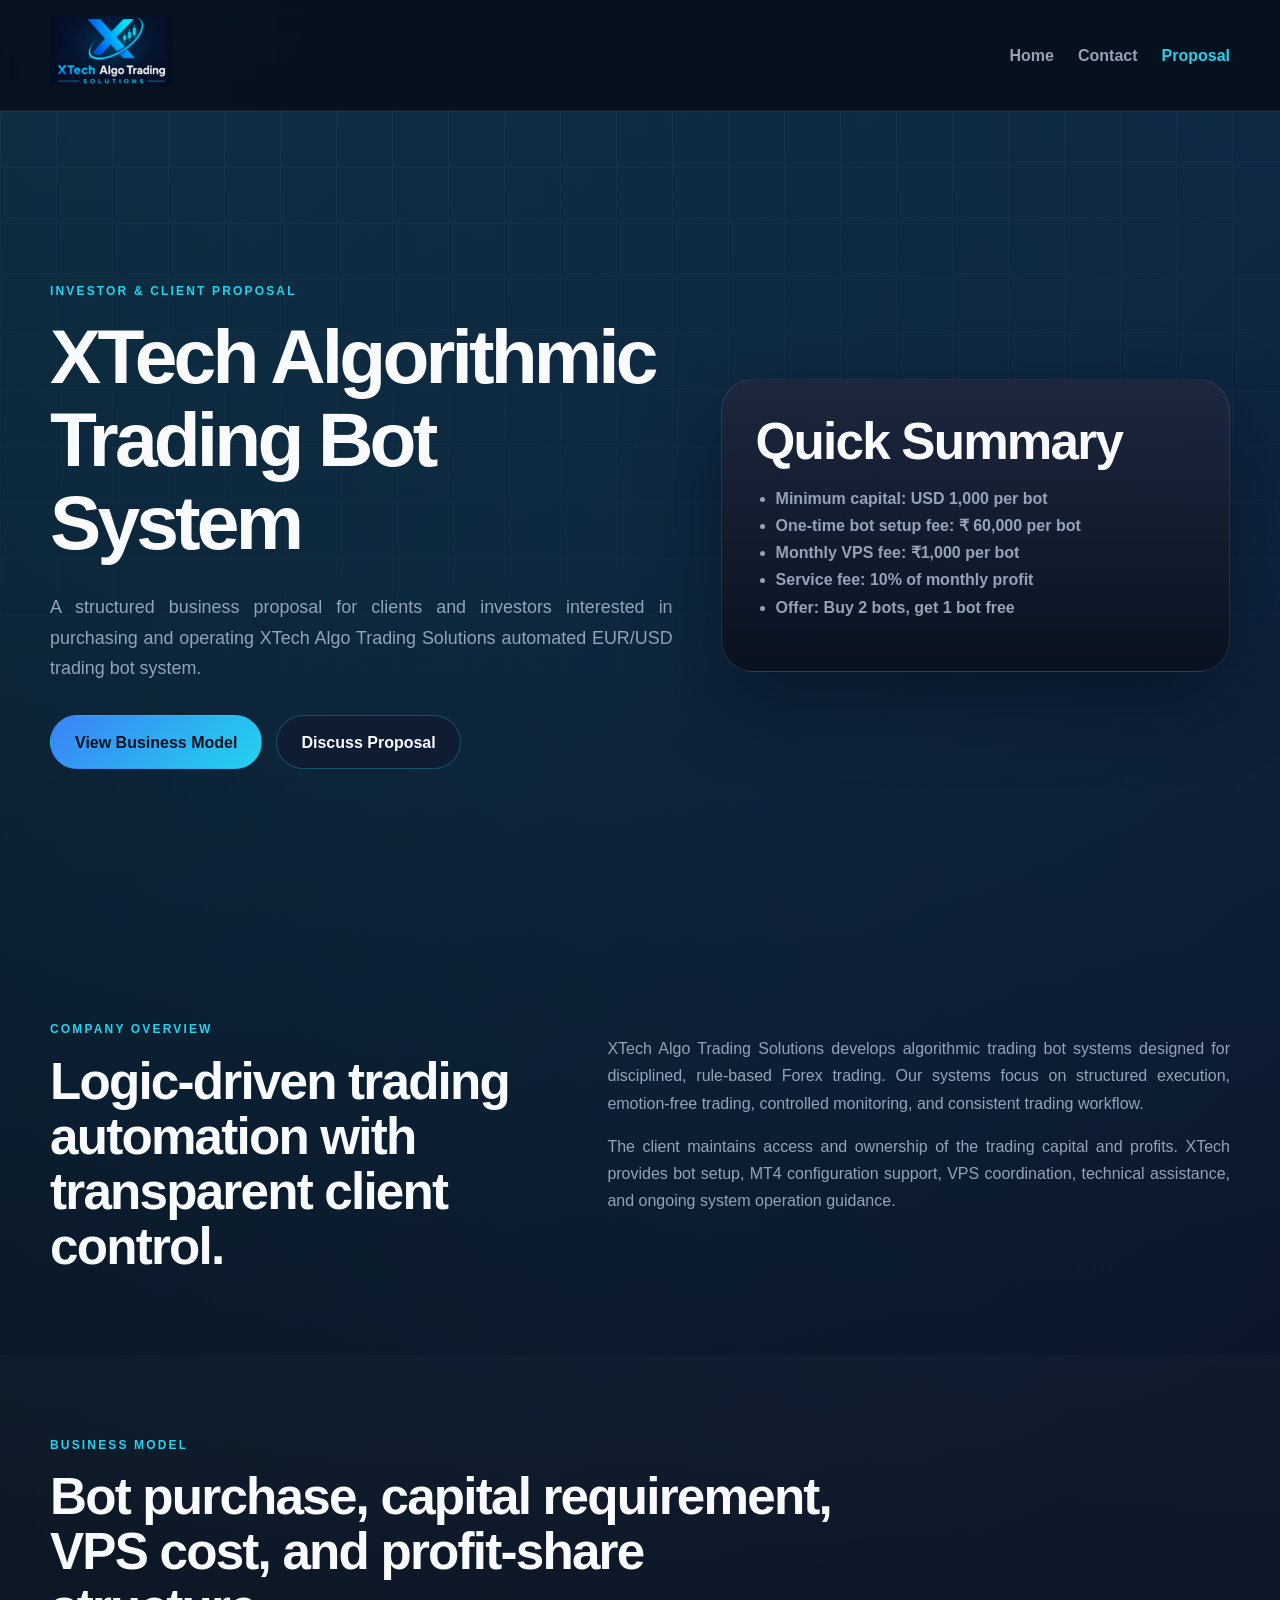
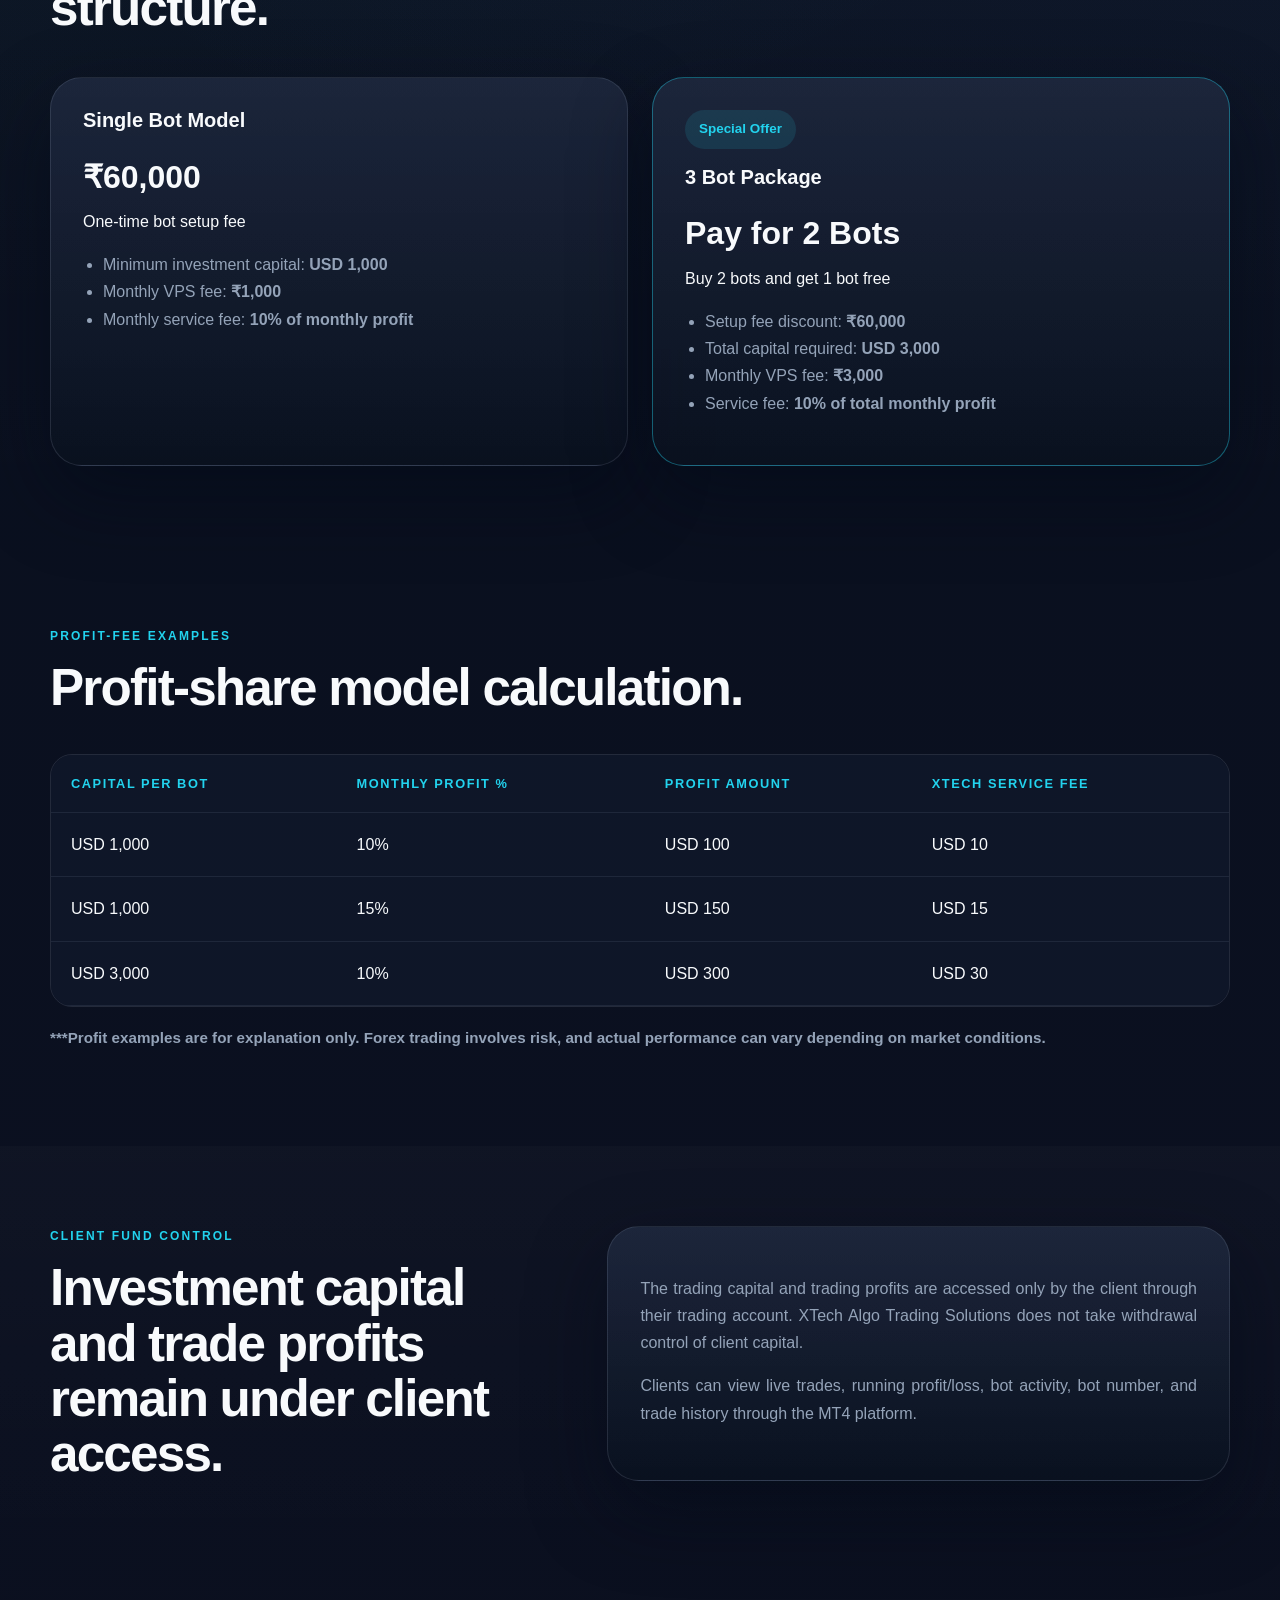
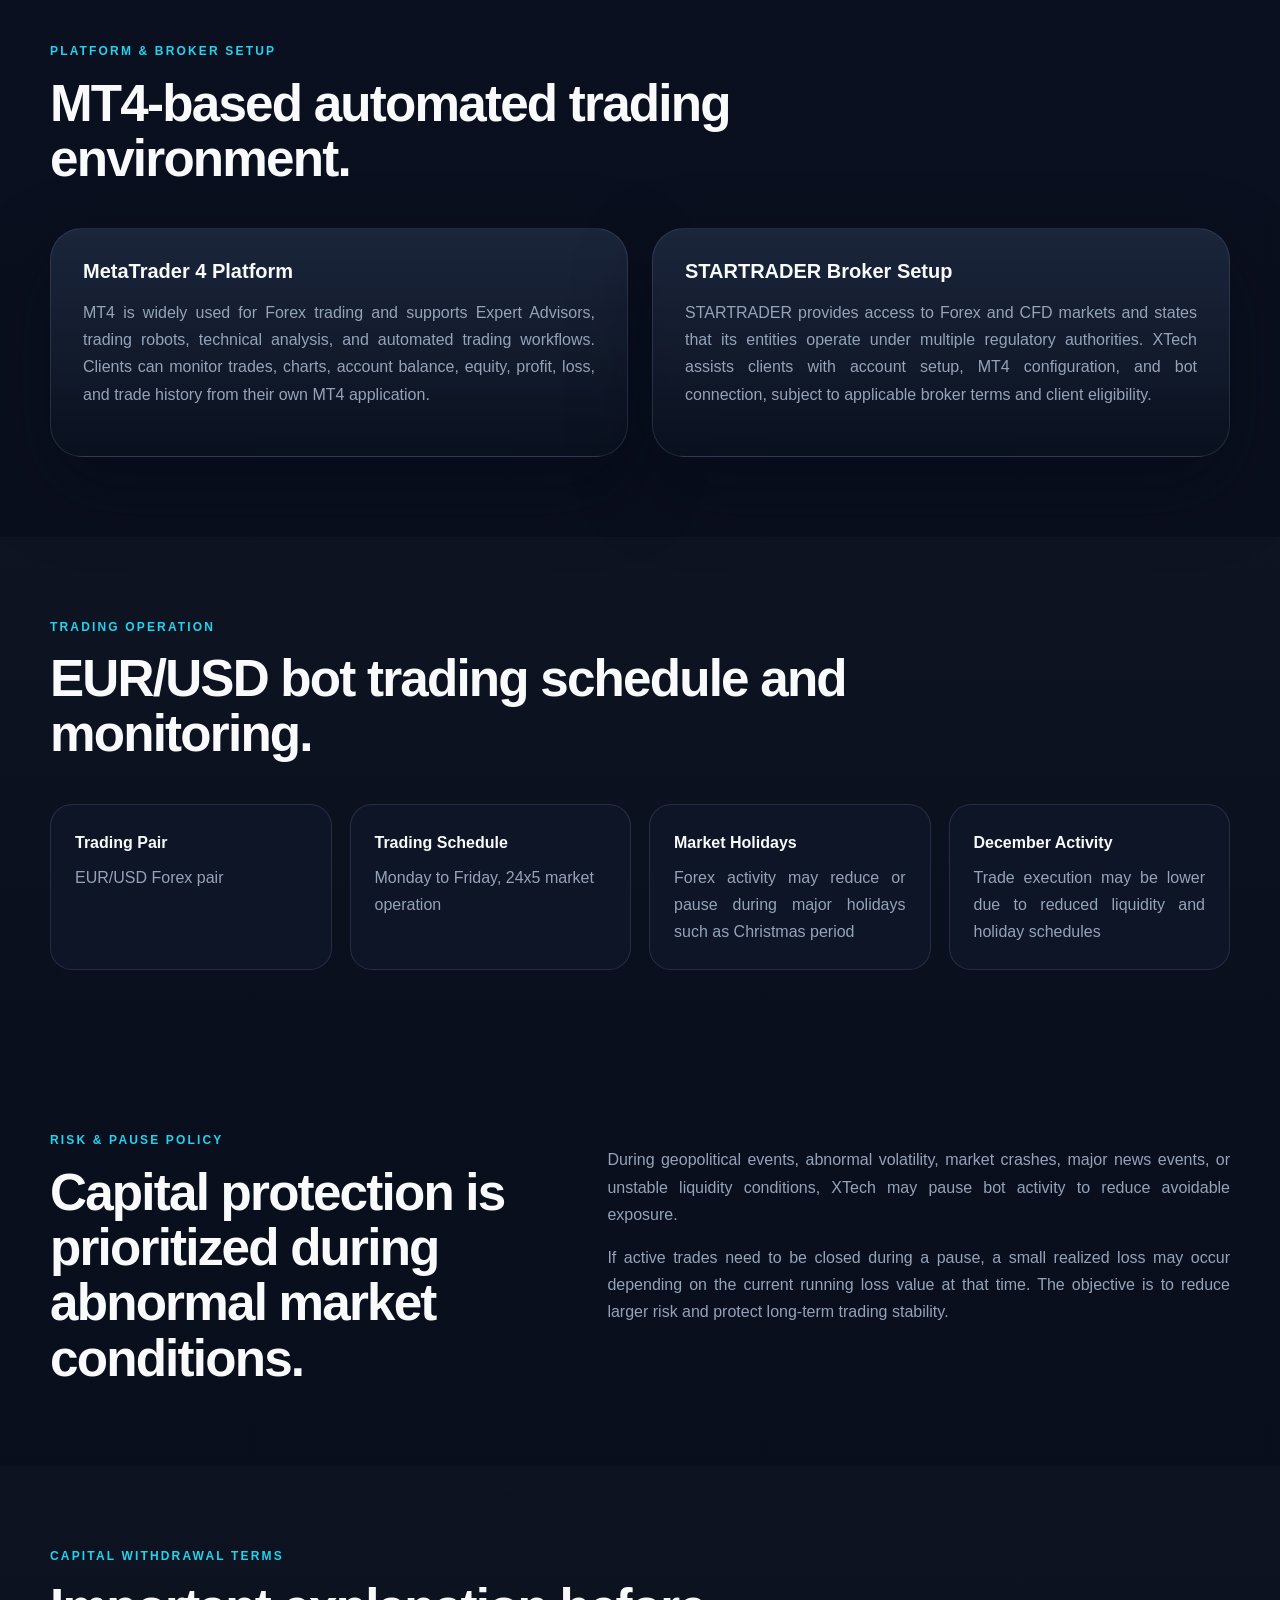
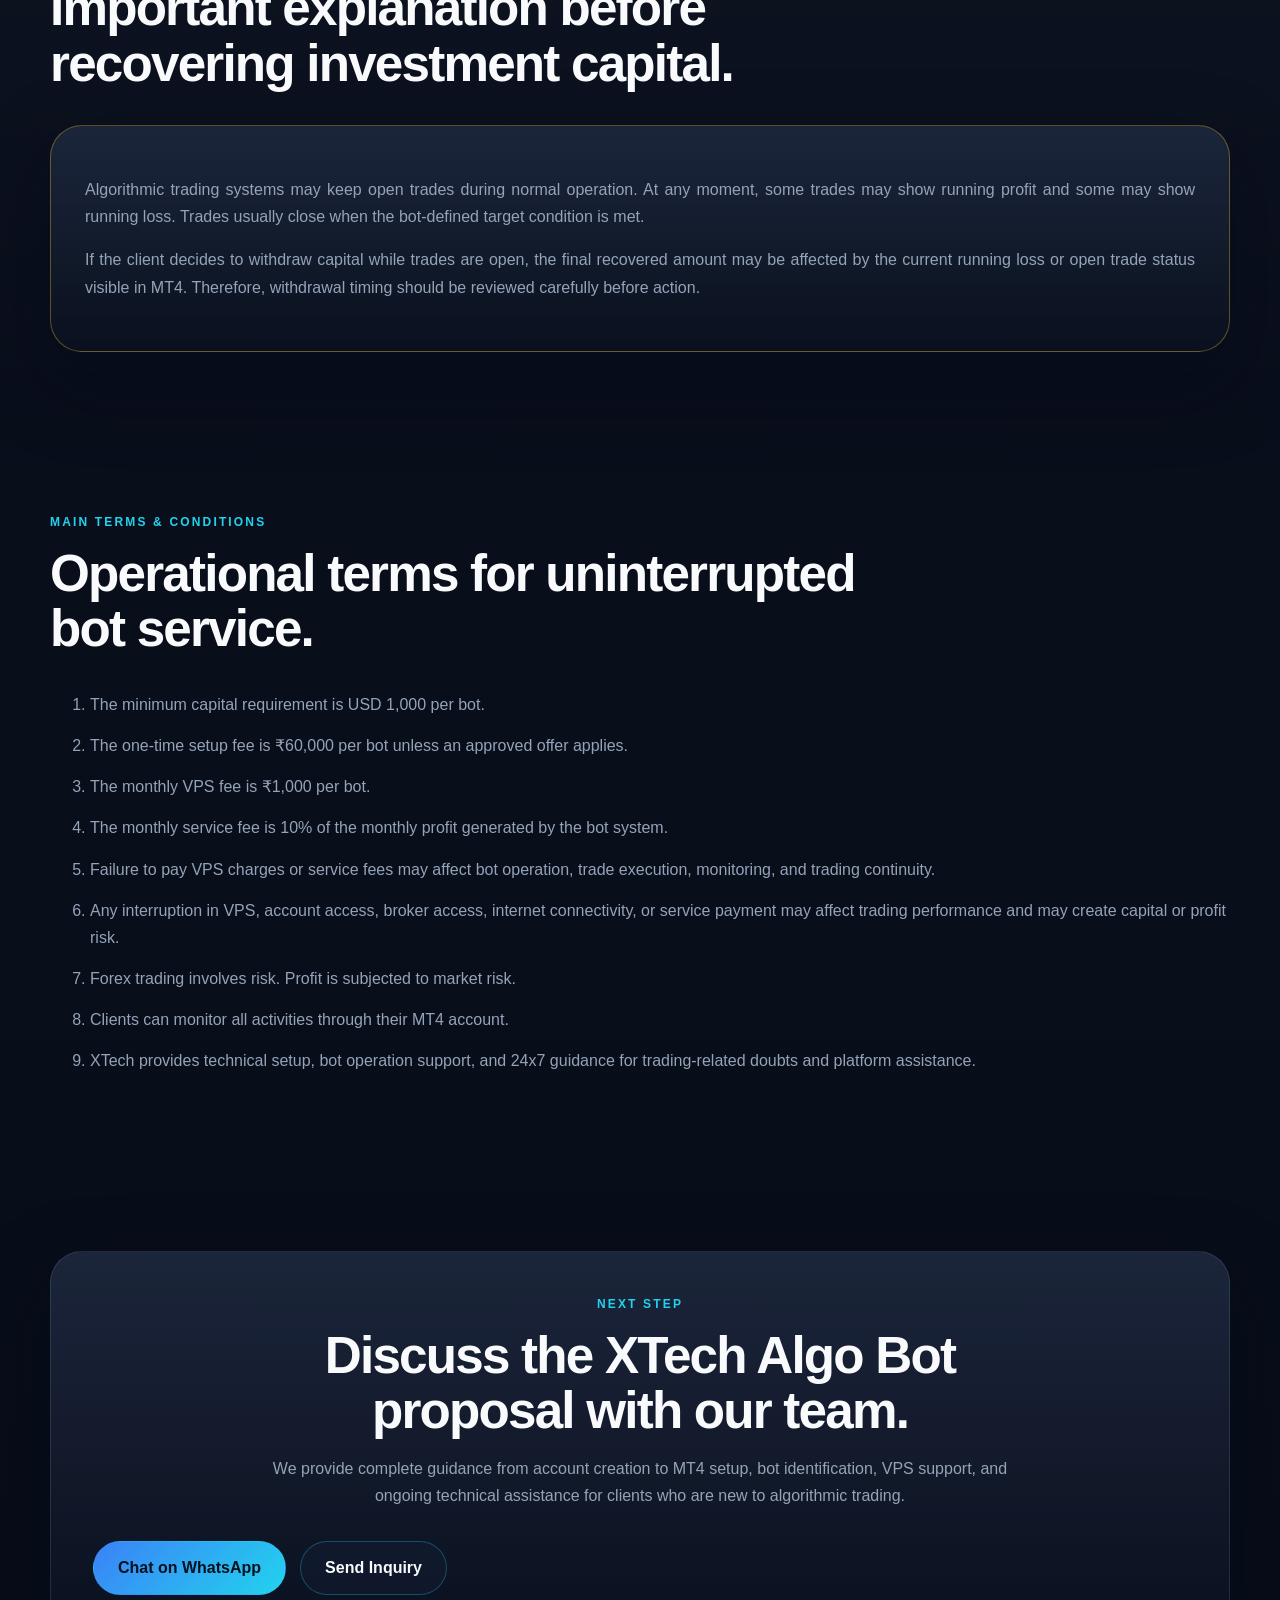
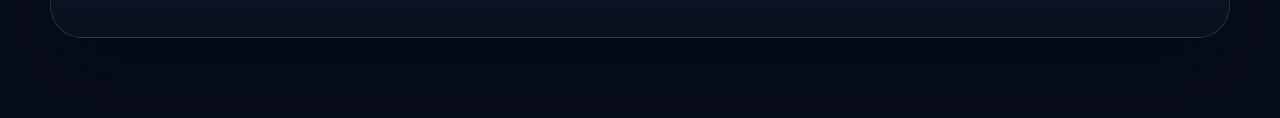
==== proposal.html @ cf3272fc "Add files via upload" ====
<!DOCTYPE html>
<html lang="en">
<head>
  <meta charset="UTF-8" />
  <meta name="viewport" content="width=device-width, initial-scale=1.0" />
  <meta name="robots" content="index, follow" />
  <meta name="description" content="XTech Algo Trading Solutions investor and client proposal for algorithmic trading bot purchase, capital requirements, fees, VPS charges, profit-share model, MT4 monitoring, and trading risk terms." />
  <title>Investor Proposal | XTech Algo Trading Solutions</title>
  <link rel="stylesheet" href="proposal.css" />
</head>

<body>


<header class="proposal-header">
  <div class="container nav">

    <a href="index.html" class="nav-logo">
      <img src="assets/logo.png" alt="XTech Algo Trading Solutions logo" />
    </a>

    <nav>
      <a href="index.html">Home</a>
      <a href="index.html#contact">Contact</a>
      <a href="proposal.html" class="active">Proposal</a>
    </nav>

  </div>
</header>

  <main class="proposal-page">
    <section class="proposal-hero">
      <div class="container hero-grid">
        <div>
          <!--<img class="logo" src="assets/logo.png" alt="XTech Algo Trading Solutions logo" />-->
		  <!--<a href="index.html">
  <img class="logo" src="assets/logo.png" alt="XTech Algo Trading Solutions logo" />
</a>-->
          <p class="eyebrow">Investor & Client Proposal</p>
          <h1>XTech Algorithmic Trading Bot System</h1>
          <p class="hero-text" style="text-align:justify">
            A structured business proposal for clients and investors interested in purchasing and operating
            XTech Algo Trading Solutions automated EUR/USD trading bot system.          </p>
          <div class="hero-actions">
            <a href="#business-model" class="btn primary">View Business Model</a>
            <!--<a href="#contact" class="btn secondary">Discuss Proposal</a>-->  
			<a href="index.html#contact" class="btn secondary">Discuss Proposal</a>
			        </div>
        </div>

        <div class="summary-card">
          <h2>Quick Summary</h2>
          <ul>
            <li><strong>Minimum capital: USD 1,000 per bot</strong></li>
            <li><strong>One-time bot setup fee: ₹ 60,000 per bot</strong></li>
            <li><strong>Monthly VPS fee: ₹1,000 per bot</strong></li>
            <li><strong>Service fee: 10% of monthly profit</strong></li>
            <li><strong>Offer: Buy 2 bots, get 1 bot free</strong></li>
          </ul>
        </div>
      </div>
    </section>

    <section class="section" id="overview">
      <div class="container two-col">
        <div>
          <p class="eyebrow">Company Overview</p>
          <h2>Logic-driven trading automation with transparent client control.</h2>
        </div>
        <div>
          <p style="text-align:justify">
            XTech Algo Trading Solutions develops algorithmic trading bot systems designed for disciplined,
            rule-based Forex trading. Our systems focus on structured execution, emotion-free trading,
            controlled monitoring, and consistent trading workflow.
          </p>
          <p style="text-align:justify">
            The client maintains access and ownership of the trading capital and profits. XTech provides
            bot setup, MT4 configuration support, VPS coordination, technical assistance, and ongoing
            system operation guidance.
          </p>
        </div>
      </div>
    </section>

    <section class="section alt" id="business-model">
      <div class="container">
        <p class="eyebrow">Business Model</p>
        <h2>Bot purchase, capital requirement, VPS cost, and profit-share structure.</h2>

        <div class="pricing-grid">
          <article class="pricing-card">
            <h3>Single Bot Model</h3>
            <p class="price">₹60,000</p>
            <span>One-time bot setup fee</span>
            <ul>
              <li>Minimum investment capital: <strong>USD 1,000</strong></li>
              <li>Monthly VPS fee: <strong>₹1,000</strong></li>
              <li>Monthly service fee: <strong>10% of monthly profit</strong></li>
            </ul>
          </article>

          <article class="pricing-card featured">
            <div class="offer-badge">Special Offer</div>
            <h3>3 Bot Package</h3>
            <p class="price">Pay for 2 Bots</p>
            <span>Buy 2 bots and get 1 bot free</span>
            <ul>
              <li>Setup fee discount: <strong>₹60,000</strong></li>
              <li>Total capital required: <strong>USD 3,000</strong></li>
              <li>Monthly VPS fee: <strong>₹3,000</strong></li>
              <li>Service fee: <strong>10% of total monthly profit</strong></li>
            </ul>
          </article>
        </div>
      </div>
    </section>

    <section class="section" id="fee-examples">
      <div class="container">
        <p class="eyebrow">Profit-Fee Examples</p>
        <h2>Profit-share model calculation.</h2>

        <div class="table-wrap">
          <table>
            <thead>
              <tr>
                <th>Capital per Bot</th>
                <th>Monthly Profit %</th>
                <th>Profit Amount</th>
                <th>XTech Service Fee</th>
              </tr>
            </thead>
            <tbody>
              <tr>
                <td>USD 1,000</td>
                <td>10%</td>
                <td>USD 100</td>
                <td>USD 10</td>
              </tr>
              <tr>
                <td>USD 1,000</td>
                <td>15%</td>
                <td>USD 150</td>
                <td>USD 15</td>
              </tr>
              <tr>
                <td>USD 3,000</td>
                <td>10%</td>
                <td>USD 300</td>
                <td>USD 30</td>
              </tr>
            </tbody>
          </table>
        </div>

        <p class="note">
          <strong>***Profit examples are for explanation only. Forex trading involves risk, and actual performance can vary depending on market conditions.</strong>
        </p>
      </div>
    </section>

    <section class="section alt" id="client-control">
      <div class="container two-col">
        <div>
          <p class="eyebrow">Client Fund Control</p>
          <h2>Investment capital and trade profits remain under client access.</h2>
        </div>
        <div class="info-card">
          <p style="text-align:justify">
            The trading capital and trading profits are accessed only by the client through their trading account.
            XTech Algo Trading Solutions does not take withdrawal control of client capital.
          </p>
          <p style="text-align:justify">
            Clients can view live trades, running profit/loss, bot activity, bot number, and trade history through
            the MT4 platform.
          </p>
        </div>
      </div>
    </section>

    <section class="section" id="platform">
      <div class="container">
        <p class="eyebrow">Platform & Broker Setup</p>
        <h2>MT4-based automated trading environment.</h2>

        <div class="card-grid">
          <article class="info-card">
            <h3>MetaTrader 4 Platform</h3>
            <p style="text-align:justify">
              MT4 is widely used for Forex trading and supports Expert Advisors, trading robots, technical analysis,
              and automated trading workflows. Clients can monitor trades, charts, account balance, equity, profit,
              loss, and trade history from their own MT4 application.
            </p>
          </article>

          <article class="info-card">
            <h3>STARTRADER Broker Setup</h3>
            <p style="text-align:justify">
              STARTRADER provides access to Forex and CFD markets and states that its entities operate under multiple
              regulatory authorities. XTech assists clients with account setup, MT4 configuration, and bot connection,
              subject to applicable broker terms and client eligibility.
            </p>
          </article>
        </div>
      </div>
    </section>

    <section class="section alt" id="operations">
      <div class="container">
        <p class="eyebrow">Trading Operation</p>
        <h2>EUR/USD bot trading schedule and monitoring.</h2>

        <div class="terms-grid">
          <div class="term">
            <strong>Trading Pair</strong>
            <span>EUR/USD Forex pair</span>
          </div>
          <div class="term">
            <strong>Trading Schedule</strong>
            <span>Monday to Friday, 24x5 market operation</span>
          </div>
          <div class="term">
            <strong>Market Holidays</strong>
            <span style="text-align:justify">Forex activity may reduce or pause during major holidays such as Christmas period</span>
          </div>
          <div class="term">
            <strong>December Activity</strong>
            <span style="text-align:justify">Trade execution may be lower due to reduced liquidity and holiday schedules</span>
          </div>
        </div>
      </div>
    </section>

    <section class="section" id="risk">
      <div class="container two-col">
        <div>
          <p class="eyebrow">Risk & Pause Policy</p>
          <h2>Capital protection is prioritized during abnormal market conditions.</h2>
        </div>
        <div>
          <p style="text-align:justify">
            During geopolitical events, abnormal volatility, market crashes, major news events, or unstable liquidity
            conditions, XTech may pause bot activity to reduce avoidable exposure.
          </p>
          <p style="text-align:justify">
            If active trades need to be closed during a pause, a small realized loss may occur depending on the current
            running loss value at that time. The objective is to reduce larger risk and protect long-term trading stability.
          </p>
        </div>
      </div>
    </section>

    <section class="section alt" id="withdrawal">
      <div class="container">
        <p class="eyebrow">Capital Withdrawal Terms</p>
        <h2>Important explanation before recovering investment capital.</h2>

        <div class="warning-box">
          <p style="text-align:justify">
            Algorithmic trading systems may keep open trades during normal operation. At any moment, some trades may show
            running profit and some may show running loss. Trades usually close when the bot-defined target condition is met.
          </p>
          <p style="text-align:justify">
            If the client decides to withdraw capital while trades are open, the final recovered amount may be affected by
            the current running loss or open trade status visible in MT4. Therefore, withdrawal timing should be reviewed
            carefully before action.
          </p>
        </div>
      </div>
    </section>

    <section class="section" id="terms">
      <div class="container">
        <p class="eyebrow">Main Terms & Conditions</p>
        <h2>Operational terms for uninterrupted bot service.</h2>

        <ol class="terms-list">
          <li>The minimum capital requirement is USD 1,000 per bot.</li>
          <li>The one-time setup fee is ₹60,000 per bot unless an approved offer applies.</li>
          <li>The monthly VPS fee is ₹1,000 per bot.</li>
          <li>The monthly service fee is 10% of the monthly profit generated by the bot system.</li>
          <li>Failure to pay VPS charges or service fees may affect bot operation, trade execution, monitoring, and trading continuity.</li>
          <li>Any interruption in VPS, account access, broker access, internet connectivity, or service payment may affect trading performance and may create capital or profit risk.</li>
          <li>Forex trading involves risk. Profit is subjected to market risk.</li>
          <li>Clients can monitor all activities through their MT4 account.</li>
          <li>XTech provides technical setup, bot operation support, and 24x7 guidance for trading-related doubts and platform assistance.</li>
        </ol>
      </div>
    </section>

    <section class="section cta" id="contact">
      <div class="container cta-card">
        <p class="eyebrow">Next Step</p>
        <h2>Discuss the XTech Algo Bot proposal with our team.</h2>
        <p>
          We provide complete guidance from account creation to MT4 setup, bot identification, VPS support,
          and ongoing technical assistance for clients who are new to algorithmic trading.
        </p>
        <div class="hero-actions">
          <a class="btn primary" href="https://wa.me/+919446121322?text=Hello%20XTech%20Algo%20Trading%20Solutions,%20I%20would%20like%20to%20discuss%20the%20bot%20proposal." target="_blank" rel="noopener noreferrer">Chat on WhatsApp</a>
          <a class="btn secondary" href="index.html#contact">Send Inquiry</a>
        </div>
      </div>
    </section>
  </main>
</body>
</html>
---- proposal.css ----
:root {
  --bg: #0b1020;
  --bg-deep: #070d18;
  --surface: #121a2f;
  --surface-soft: rgba(18, 26, 47, 0.72);
  --accent: #22d3ee;
  --accent-secondary: #3b82f6;
  --text: #f8fafc;
  --muted: #94a3b8;
  --border: rgba(148, 163, 184, 0.18);
  --radius-xl: 32px;
  --radius-md: 22px;
  --container: 1180px;
}

* {
  box-sizing: border-box;
}

body {
  margin: 0;
  font-family: "Manrope", Arial, sans-serif;
  color: var(--text);
  background:
    radial-gradient(circle at top left, rgba(34, 211, 238, 0.13), transparent 28%),
    radial-gradient(circle at top right, rgba(59, 130, 246, 0.16), transparent 30%),
    linear-gradient(180deg, #07101d 0%, var(--bg) 45%, var(--bg-deep) 100%);
  line-height: 1.7;
}

a {
  color: inherit;
  text-decoration: none;
}

.container {
  width: min(calc(100% - 2rem), var(--container));
  margin: 0 auto;
}

.logo {
  width: 170px;
  height: auto;
  margin-bottom: 34px;
}

.proposal-hero {
  min-height: 92vh;
  display: flex;
  align-items: center;
  padding: 90px 0;
  position: relative;
}

.proposal-hero::before {
  content: "";
  position: absolute;
  inset: 0;
  background-image:
    linear-gradient(rgba(148, 163, 184, 0.08) 1px, transparent 1px),
    linear-gradient(90deg, rgba(148, 163, 184, 0.08) 1px, transparent 1px);
  background-size: 56px 56px;
  mask-image: linear-gradient(180deg, rgba(0, 0, 0, 0.75), transparent 85%);
  pointer-events: none;
}

.hero-grid {
  position: relative;
  display: grid;
  grid-template-columns: 1.1fr 0.9fr;
  gap: 48px;
  align-items: center;
}

.eyebrow {
  margin: 0 0 14px;
  color: var(--accent);
  font-size: 0.75rem;
  font-weight: 800;
  text-transform: uppercase;
  letter-spacing: 0.18em;
}

h1, h2, h3 {
  margin: 0;
  line-height: 1.08;
}

h1 {
  max-width: 820px;
  font-size: clamp(3rem, 6vw, 5.6rem);
  letter-spacing: -0.05em;
}

h2 {
  max-width: 820px;
  font-size: clamp(2rem, 4vw, 3.3rem);
  letter-spacing: -0.035em;
}

h3 {
  font-size: 1.25rem;
}

p {
  color: var(--muted);
}

.hero-text {
  max-width: 720px;
  margin: 28px 0 0;
  font-size: 1.12rem;
}

.hero-actions {
  display: flex;
  flex-wrap: wrap;
  gap: 14px;
  margin-top: 32px;
}

.btn {
  display: inline-flex;
  align-items: center;
  justify-content: center;
  min-height: 54px;
  padding: 0 24px;
  border-radius: 999px;
  font-weight: 800;
  border: 1px solid transparent;
}

.btn.primary {
  background: linear-gradient(135deg, var(--accent-secondary), var(--accent));
  color: #04111f;
}

.btn.secondary {
  border-color: rgba(34, 211, 238, 0.3);
  background: rgba(18, 26, 47, 0.75);
}

.summary-card,
.info-card,
.pricing-card,
.warning-box,
.cta-card {
  border: 1px solid var(--border);
  border-radius: var(--radius-xl);
  background:
    linear-gradient(180deg, rgba(255, 255, 255, 0.04), rgba(255, 255, 255, 0)),
    linear-gradient(180deg, rgba(20, 30, 53, 0.92), rgba(10, 17, 31, 0.94));
  box-shadow: 0 30px 80px rgba(2, 8, 23, 0.45);
}

.summary-card {
  padding: 34px;
}

.summary-card ul,
.pricing-card ul {
  padding-left: 20px;
  color: var(--muted);
}

.section {
  padding: 80px 0;
}

.section.alt {
  background: linear-gradient(180deg, rgba(255, 255, 255, 0.018), rgba(255, 255, 255, 0));
}

.two-col {
  display: grid;
  grid-template-columns: 0.9fr 1.1fr;
  gap: 48px;
}

.pricing-grid,
.card-grid {
  margin-top: 42px;
  display: grid;
  grid-template-columns: repeat(2, minmax(0, 1fr));
  gap: 24px;
}

.pricing-card,
.info-card {
  padding: 32px;
}

.pricing-card.featured {
  border-color: rgba(34, 211, 238, 0.4);
}

.offer-badge {
  display: inline-flex;
  padding: 8px 14px;
  margin-bottom: 18px;
  border-radius: 999px;
  color: var(--accent);
  background: rgba(34, 211, 238, 0.12);
  font-weight: 800;
  font-size: 0.84rem;
}

.price {
  margin: 18px 0 4px;
  color: var(--text);
  font-size: 2rem;
  font-weight: 900;
}

.table-wrap {
  margin-top: 38px;
  overflow-x: auto;
  border: 1px solid var(--border);
  border-radius: var(--radius-md);
}

table {
  width: 100%;
  border-collapse: collapse;
  min-width: 720px;
  background: rgba(18, 26, 47, 0.58);
}

th, td {
  padding: 18px 20px;
  text-align: left;
  border-bottom: 1px solid rgba(148, 163, 184, 0.12);
}

th {
  color: var(--accent);
  font-size: 0.8rem;
  text-transform: uppercase;
  letter-spacing: 0.12em;
}

.note {
  margin-top: 18px;
  font-size: 0.95rem;
}

.terms-grid {
  margin-top: 42px;
  display: grid;
  grid-template-columns: repeat(4, minmax(0, 1fr));
  gap: 18px;
}

.term {
  padding: 24px;
  border: 1px solid var(--border);
  border-radius: var(--radius-md);
  background: rgba(18, 26, 47, 0.55);
}

.term strong,
.term span {
  display: block;
}

.term span {
  margin-top: 8px;
  color: var(--muted);
}

.warning-box {
  margin-top: 34px;
  padding: 34px;
  border-color: rgba(251, 191, 36, 0.35);
}

.terms-list {
  margin-top: 34px;
  display: grid;
  gap: 14px;
  color: var(--muted);
}

.cta-card {
  padding: 42px;
  text-align: center;
}

.cta-card h2,
.cta-card p {
  margin-left: auto;
  margin-right: auto;
}

.cta-card p {
  max-width: 760px;
}

@media (max-width: 900px) {
  .hero-grid,
  .two-col,
  .pricing-grid,
  .card-grid {
    grid-template-columns: 1fr;
  }

  .terms-grid {
    grid-template-columns: repeat(2, minmax(0, 1fr));
  }

  .proposal-hero {
    min-height: auto;
  }
}

@media (max-width: 600px) {
  .section {
    padding: 76px 0;
  }

  .terms-grid {
    grid-template-columns: 1fr;
  }

  .summary-card,
  .pricing-card,
  .info-card,
  .warning-box,
  .cta-card {
    padding: 24px;
    border-radius: 22px;
  }
}
.proposal-header {
  position: sticky;
  top: 0;
  z-index: 100;
  background: rgba(7, 13, 24, 0.85);
  backdrop-filter: blur(12px);
  border-bottom: 1px solid rgba(148, 163, 184, 0.1);
}

.nav {
  display: flex;
  align-items: center;
  justify-content: space-between;
  padding: 16px 0;
}

.nav-logo img {
  height: 70px;
}

nav {
  display: flex;
  gap: 24px;
}

nav a {
  color: #94a3b8;
  font-weight: 600;
  transition: 0.3s;
}

nav a:hover,
nav a.active {
  color: #22d3ee;
}
/* CSS Document */
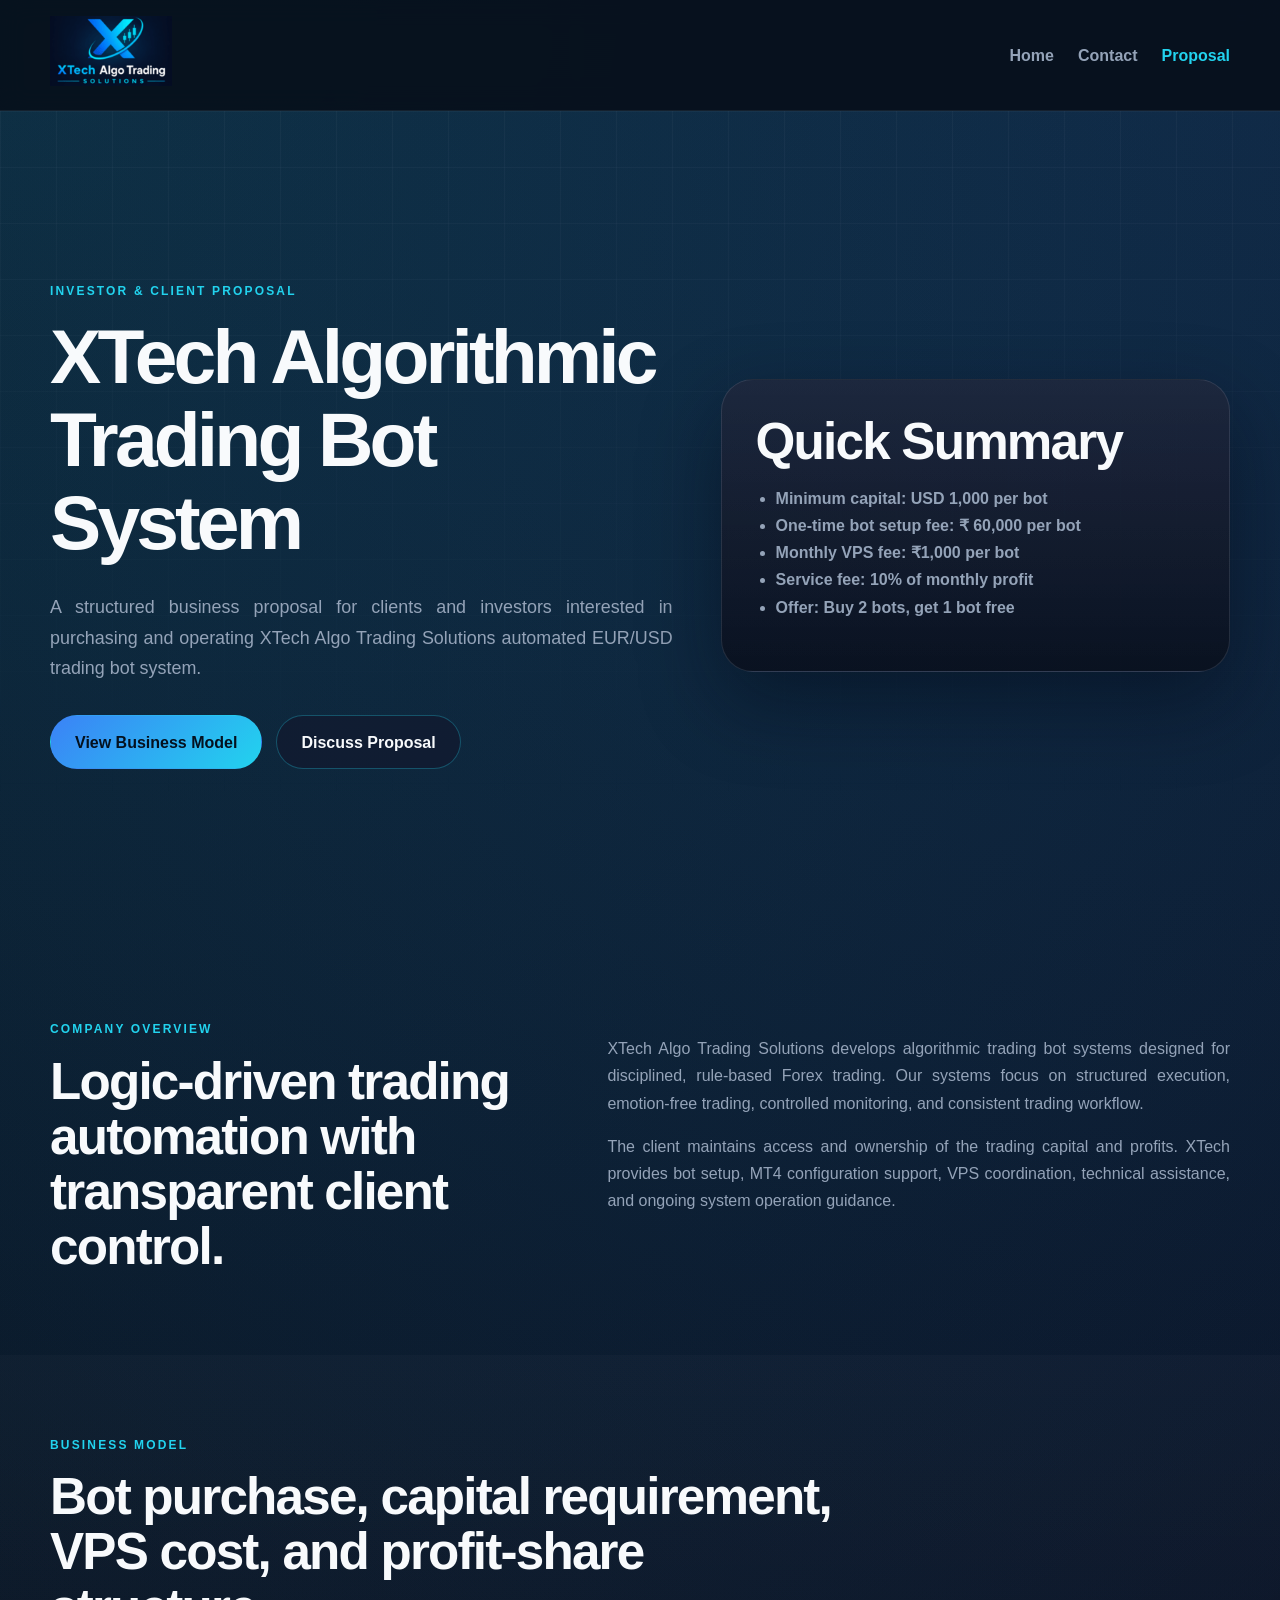
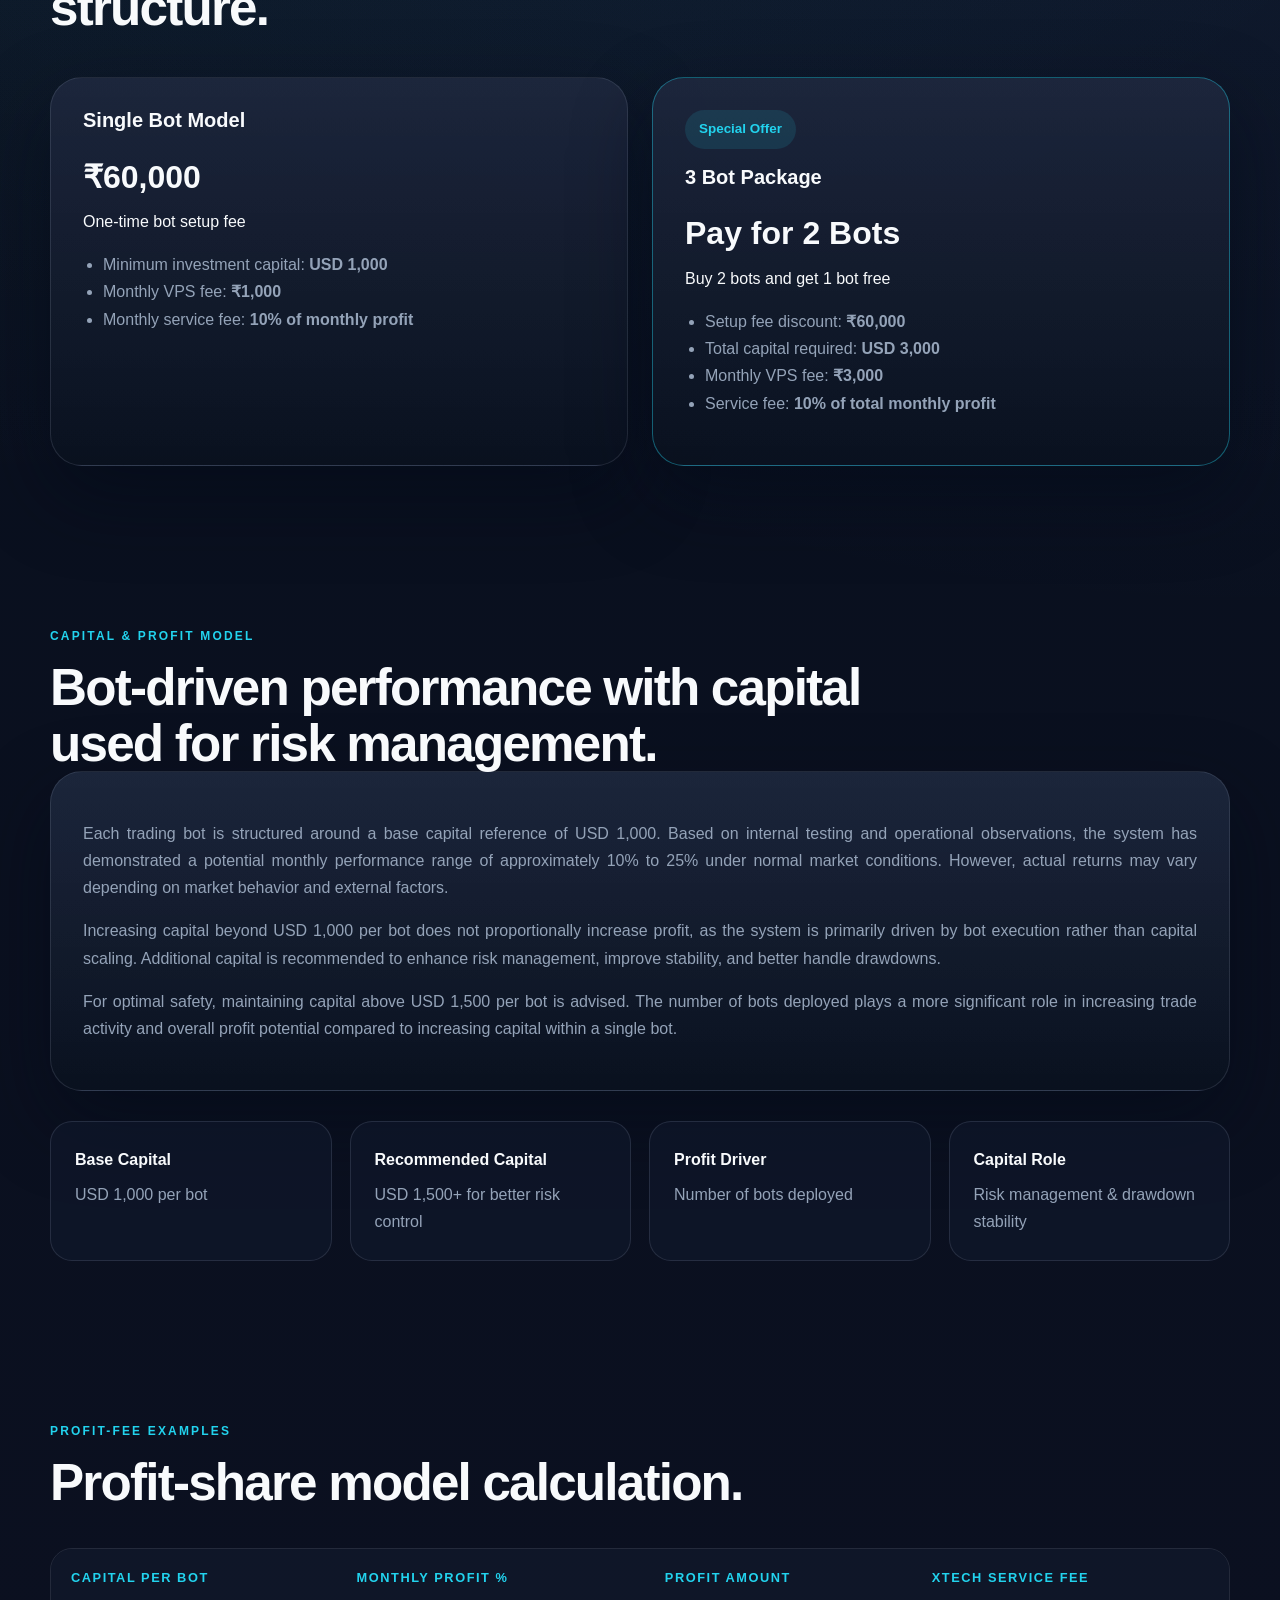
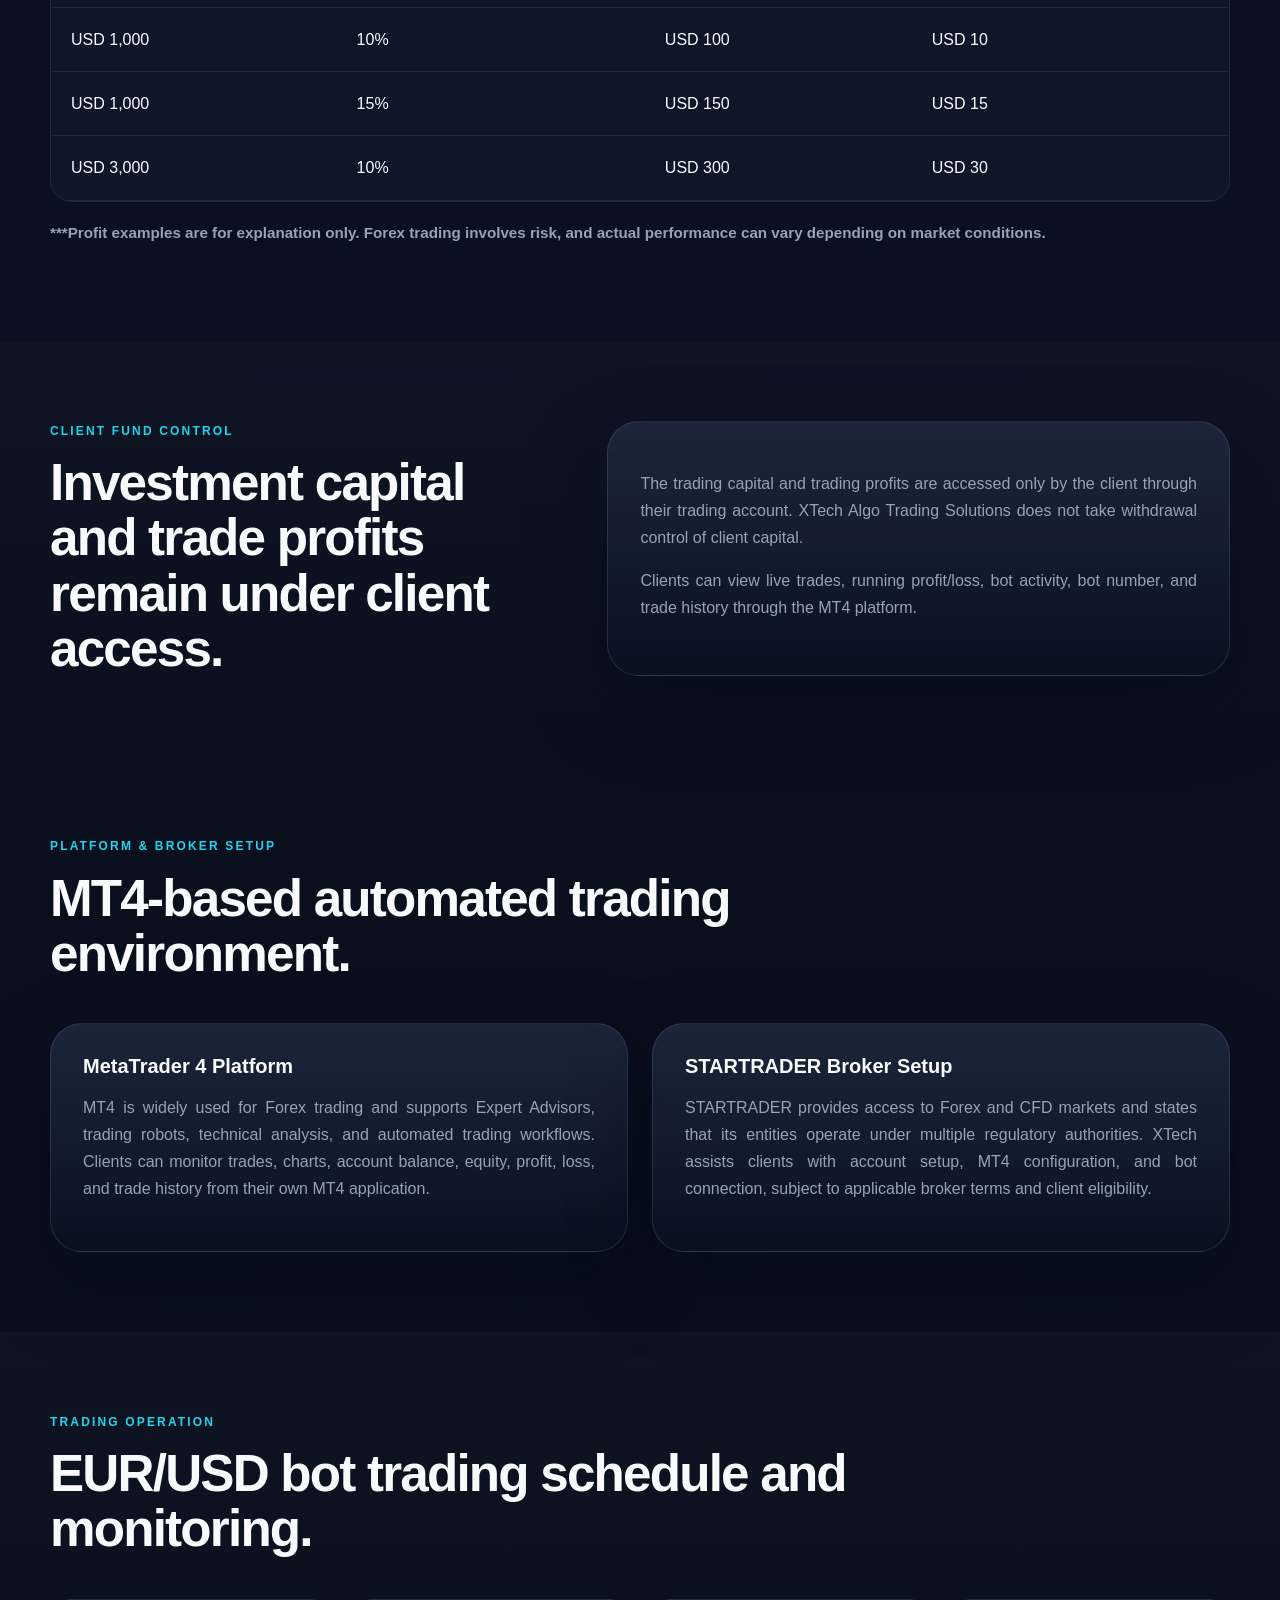
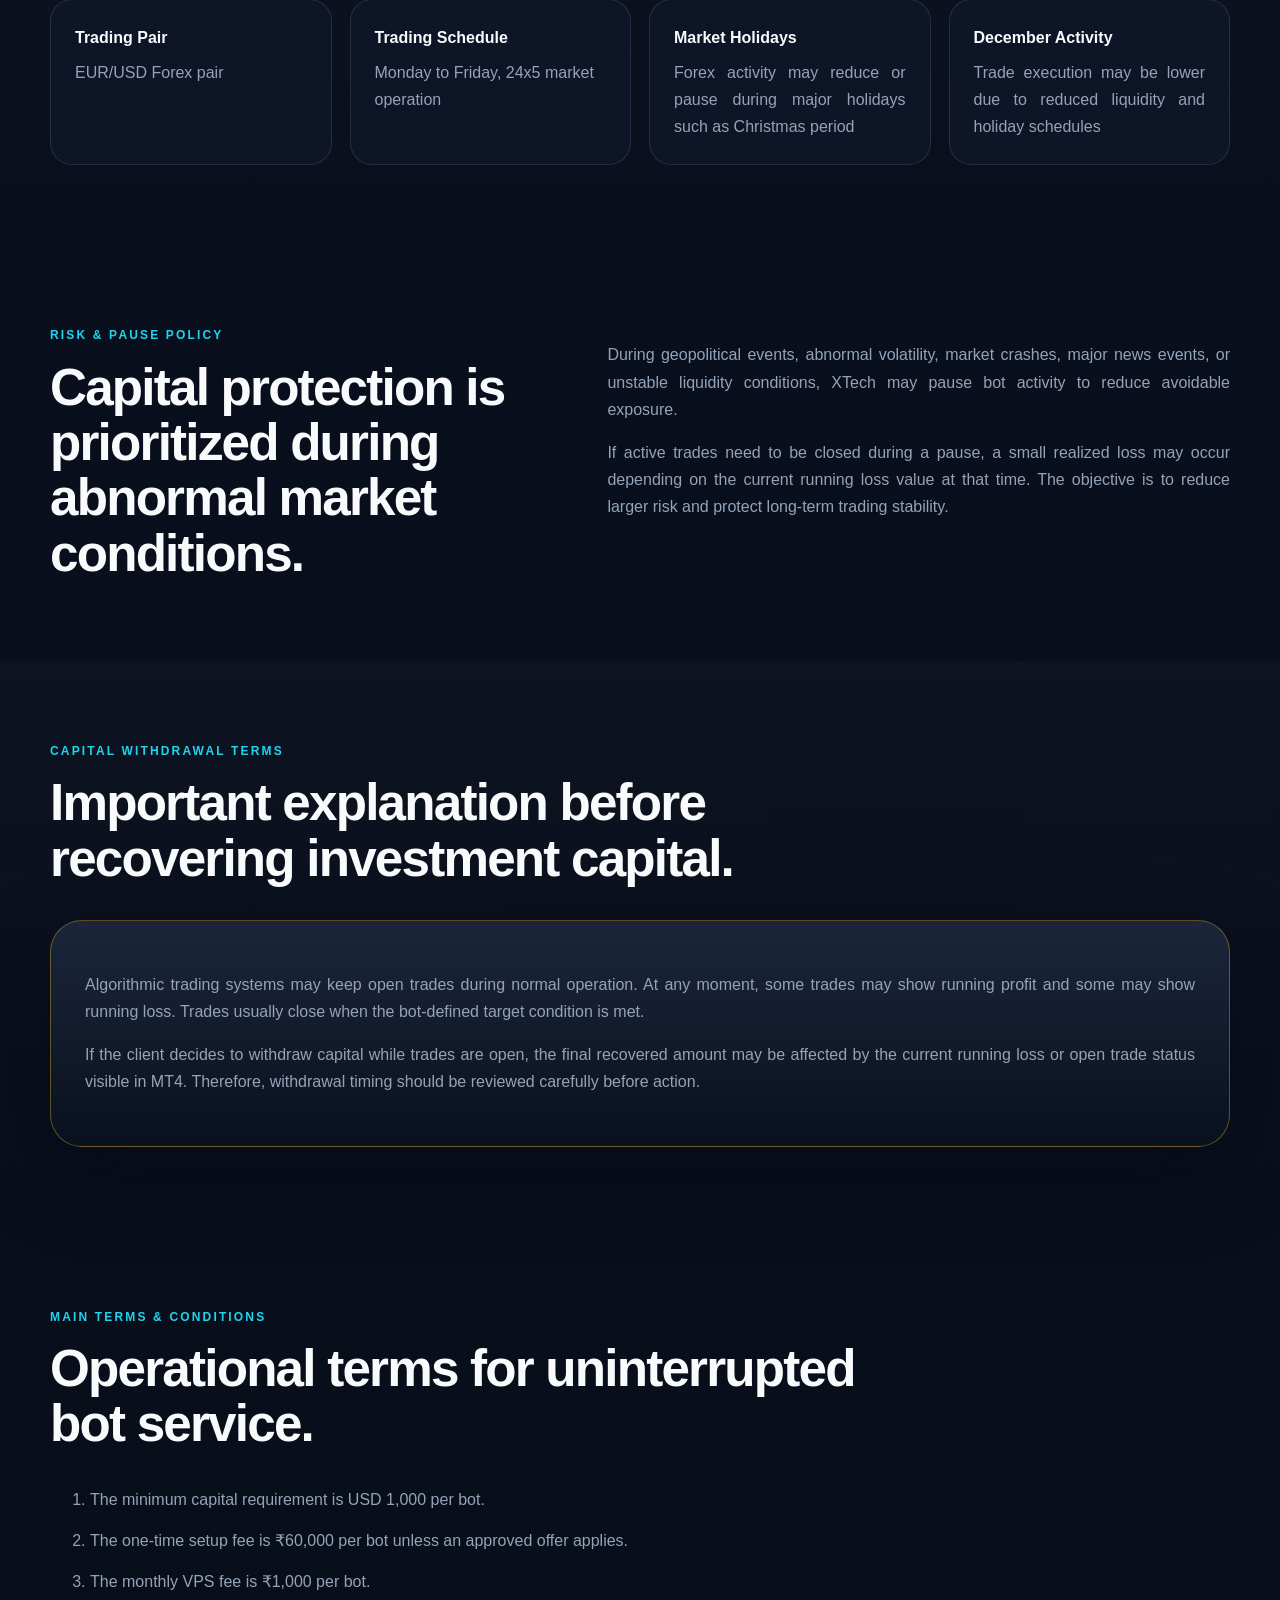
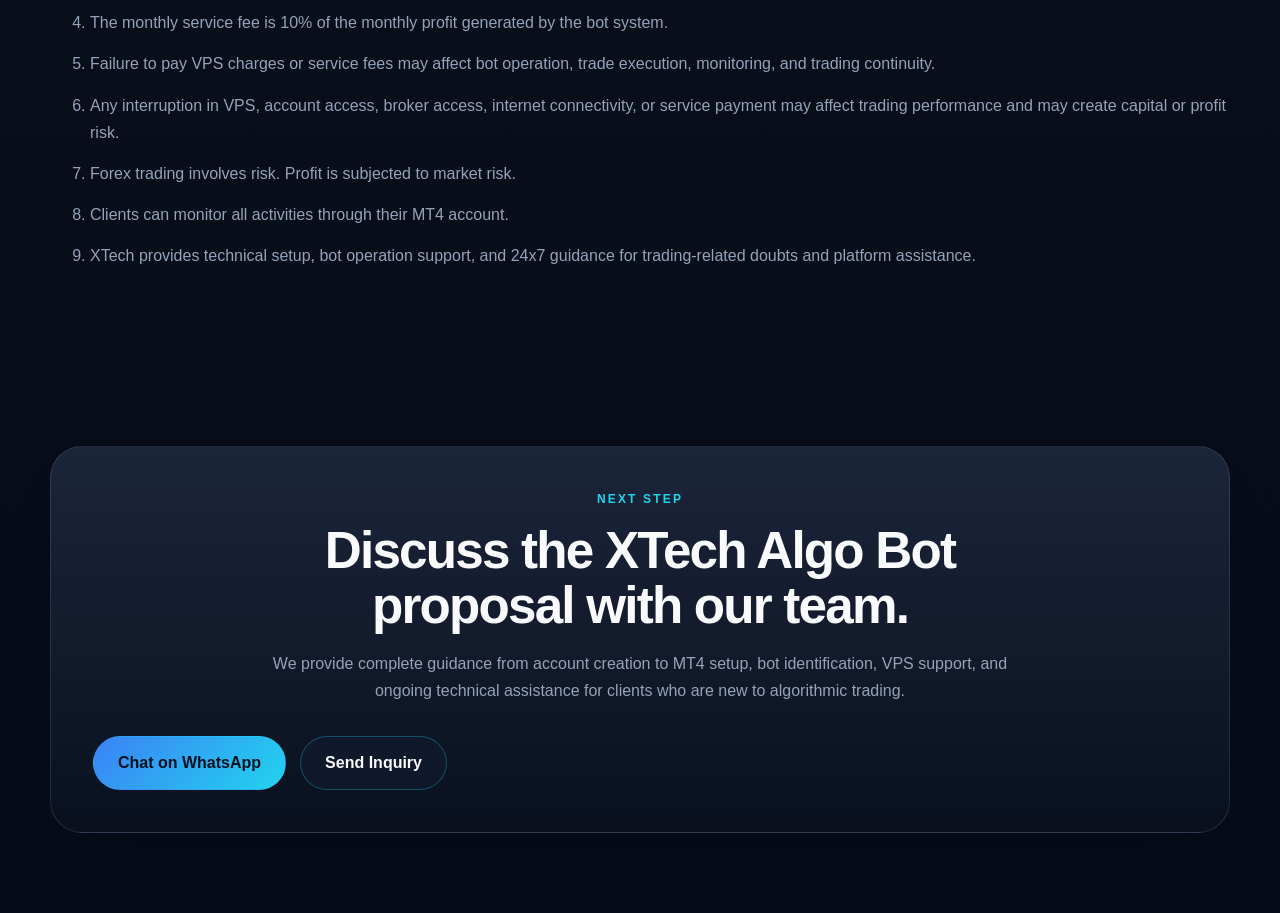
==== commit 0a8c4abb: "Add files via upload" ====
--- a/proposal.html
+++ b/proposal.html
@@ -114,6 +114,51 @@
         </div>
       </div>
     </section>
+	
+	
+	<section class="section" id="capital-model">
+  <div class="container">
+    <p class="eyebrow">Capital & Profit Model</p>
+    <h2>Bot-driven performance with capital used for risk management.</h2>
+
+    <div class="info-card">
+      <p style="text-align:justify">
+        Each trading bot is structured around a base capital reference of USD 1,000. Based on internal testing and operational observations, the system has demonstrated a potential monthly performance range of approximately 10% to 25% under normal market conditions. However, actual returns may vary depending on market behavior and external factors.
+      </p>
+
+      <p style="text-align:justify">
+        Increasing capital beyond USD 1,000 per bot does not proportionally increase profit, as the system is primarily driven by bot execution rather than capital scaling. Additional capital is recommended to enhance risk management, improve stability, and better handle drawdowns.
+      </p>
+
+      <p style="text-align:justify">
+        For optimal safety, maintaining capital above USD 1,500 per bot is advised. The number of bots deployed plays a more significant role in increasing trade activity and overall profit potential compared to increasing capital within a single bot.
+      </p>
+    </div>
+
+    <div class="terms-grid" style="margin-top:30px;">
+      <div class="term">
+        <strong>Base Capital</strong>
+        <span>USD 1,000 per bot</span>
+      </div>
+
+      <div class="term">
+        <strong>Recommended Capital</strong>
+        <span>USD 1,500+ for better risk control</span>
+      </div>
+
+      <div class="term">
+        <strong>Profit Driver</strong>
+        <span>Number of bots deployed</span>
+      </div>
+
+      <div class="term">
+        <strong>Capital Role</strong>
+        <span>Risk management & drawdown stability</span>
+      </div>
+    </div>
+
+  </div>
+</section>
 
     <section class="section" id="fee-examples">
       <div class="container">
